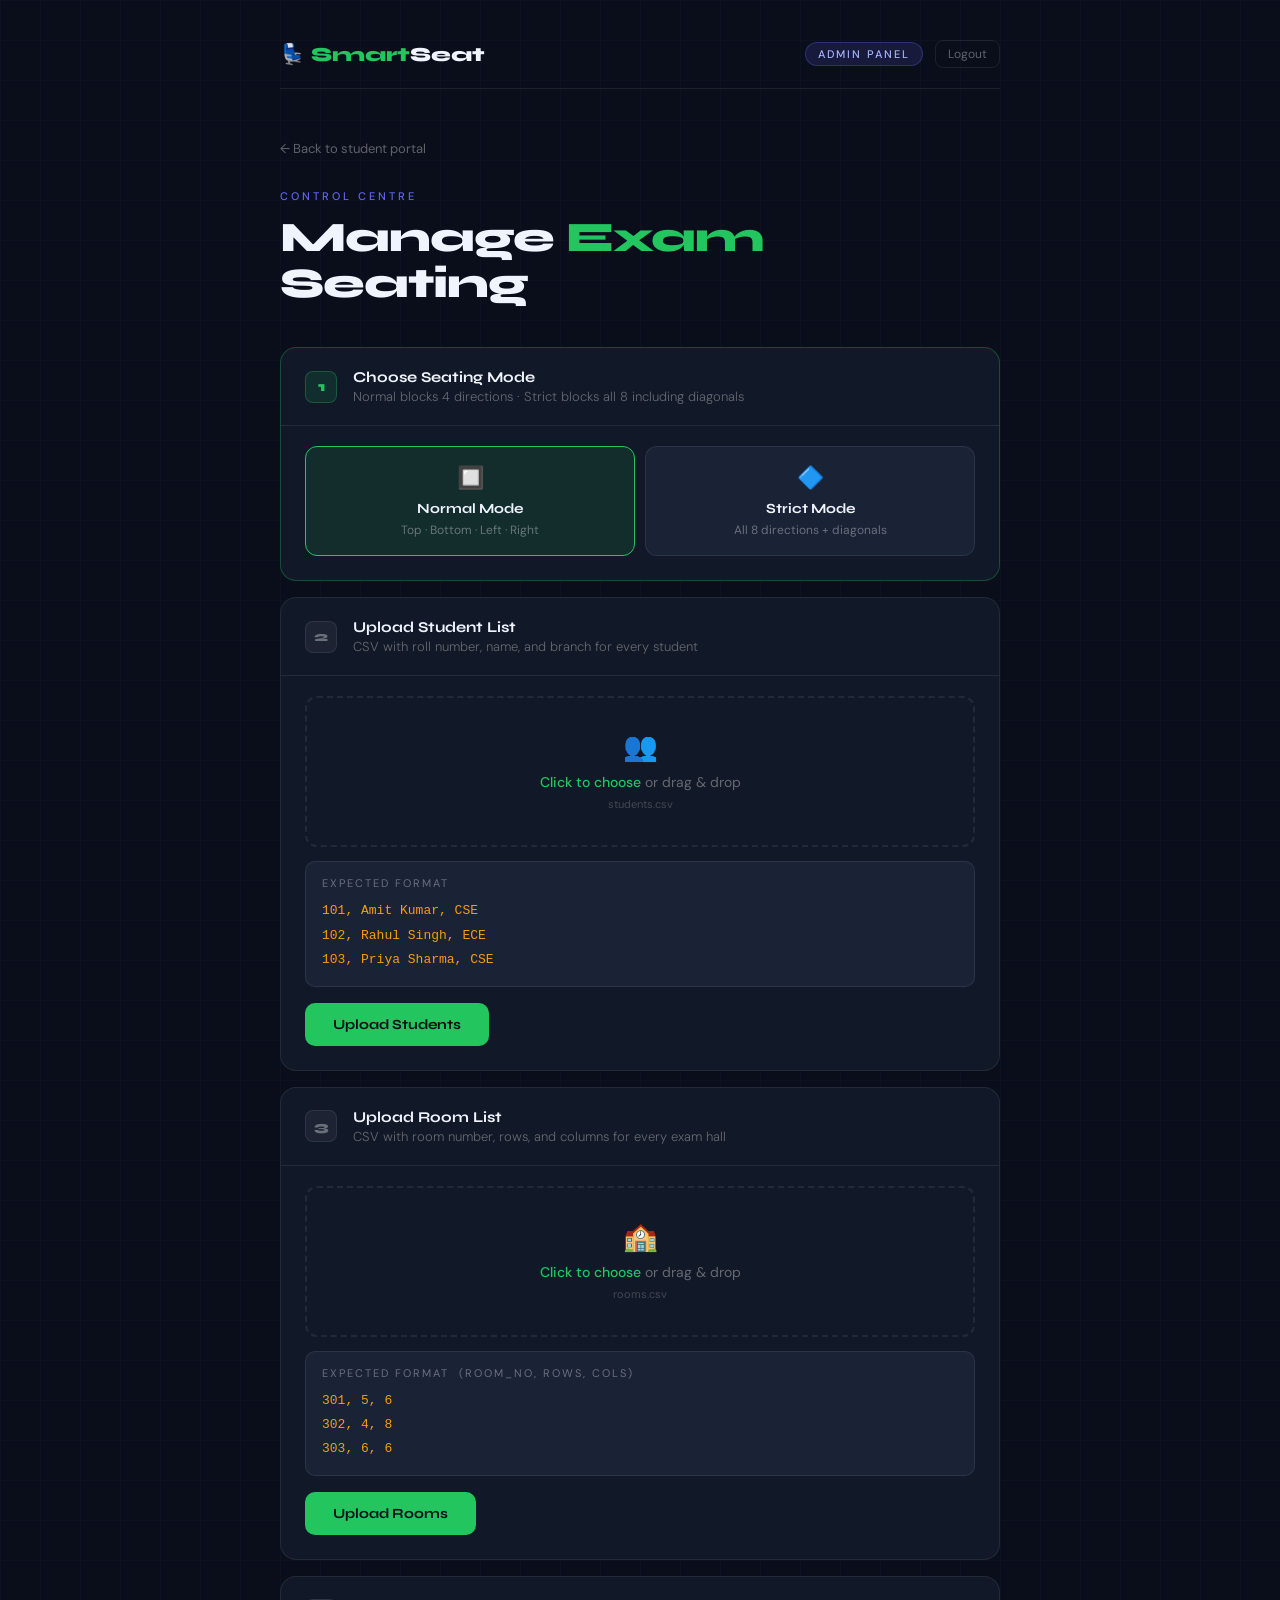
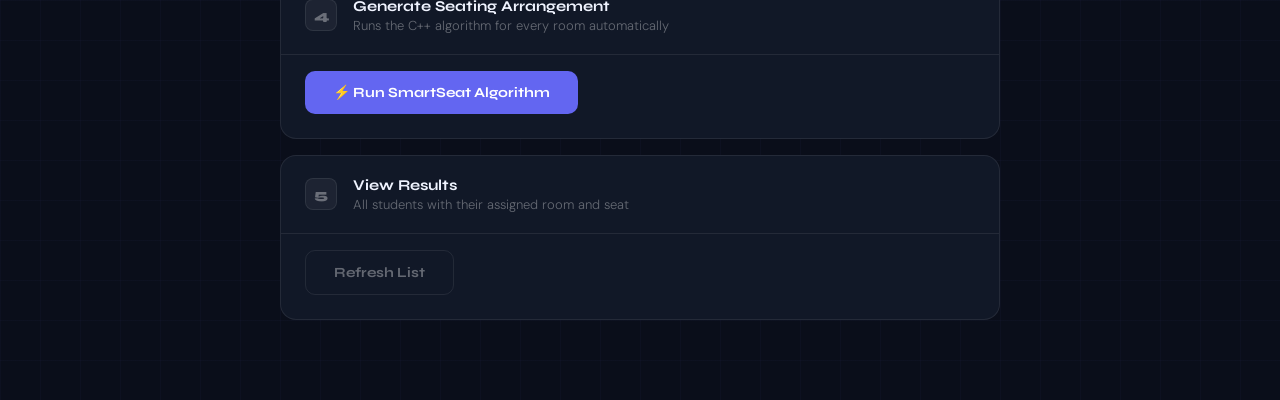
==== templates/admin.html @ 50983cf3 "Login / Authentication System Impliment" ====
<!DOCTYPE html>
<html lang="en">
<head>
    <meta charset="UTF-8">
    <meta name="viewport" content="width=device-width, initial-scale=1.0">
    <title>SmartSeat | Admin Panel</title>
    <link href="https://fonts.googleapis.com/css2?family=Syne:wght@400;700;800&family=DM+Sans:wght@300;400;500&display=swap" rel="stylesheet">
    <style>
        *, *::before, *::after { box-sizing: border-box; margin: 0; padding: 0; }
        :root {
            --bg:        #0a0e1a;
            --surface:   #111827;
            --surface2:  #1a2236;
            --border:    rgba(255,255,255,0.08);
            --green:     #22c55e;
            --green-dim: rgba(34,197,94,0.12);
            --red:       #ef4444;
            --red-dim:   rgba(239,68,68,0.10);
            --amber:     #f59e0b;
            --amber-dim: rgba(245,158,11,0.12);
            --accent:    #6366f1;
            --muted:     rgba(255,255,255,0.35);
            --text:      #f0f4ff;
        }
        body {
            background: var(--bg);
            color: var(--text);
            font-family: 'DM Sans', sans-serif;
            min-height: 100vh;
            padding: 40px 16px 80px;
            background-image:
                linear-gradient(rgba(99,102,241,0.03) 1px, transparent 1px),
                linear-gradient(90deg, rgba(99,102,241,0.03) 1px, transparent 1px);
            background-size: 40px 40px;
        }
        .page { max-width: 720px; margin: 0 auto; }

        header {
            display: flex; align-items: center; justify-content: space-between;
            padding-bottom: 20px; border-bottom: 1px solid var(--border);
            margin-bottom: 48px;
        }
        .logo { font-family: 'Syne', sans-serif; font-weight: 800; font-size: 20px; }
        .logo span { color: var(--green); }
        .admin-badge {
            background: rgba(99,102,241,0.15); border: 1px solid rgba(99,102,241,0.3);
            color: #a5b4fc; font-size: 11px; font-weight: 500;
            letter-spacing: 2px; text-transform: uppercase;
            padding: 4px 12px; border-radius: 20px;
        }
        .page-title { margin-bottom: 40px; }
        .eyebrow {
            font-size: 11px; letter-spacing: 3px; text-transform: uppercase;
            color: var(--accent); margin-bottom: 12px; font-weight: 500;
        }
        .page-title h1 {
            font-family: 'Syne', sans-serif;
            font-size: clamp(28px, 5vw, 42px);
            font-weight: 800; letter-spacing: -1px; line-height: 1.1;
        }
        .page-title h1 em { font-style: normal; color: var(--green); }
        .steps { display: flex; flex-direction: column; gap: 16px; }
        .step-card {
            background: var(--surface); border: 1px solid var(--border);
            border-radius: 16px; overflow: hidden; transition: border-color 0.2s;
        }
        .step-card.active  { border-color: rgba(34,197,94,0.3); }
        .step-card.success { border-color: rgba(34,197,94,0.5); }
        .step-card.error   { border-color: rgba(239,68,68,0.4); }
        .step-header {
            display: flex; align-items: center; gap: 16px; padding: 20px 24px;
        }
        .step-num {
            width: 32px; height: 32px; border-radius: 8px;
            background: rgba(255,255,255,0.05); border: 1px solid var(--border);
            display: flex; align-items: center; justify-content: center;
            font-family: 'Syne', sans-serif; font-weight: 800; font-size: 14px;
            color: var(--muted); flex-shrink: 0; transition: background 0.3s, color 0.3s;
        }
        .step-card.active  .step-num { background: var(--green-dim); color: var(--green); border-color: rgba(34,197,94,0.3); }
        .step-card.success .step-num { background: var(--green-dim); color: var(--green); border-color: rgba(34,197,94,0.4); }
        .step-card.error   .step-num { background: var(--red-dim);   color: var(--red);   border-color: rgba(239,68,68,0.3); }
        .step-info h3 { font-family: 'Syne', sans-serif; font-size: 15px; font-weight: 700; margin-bottom: 2px; }
        .step-info p  { font-size: 13px; color: var(--muted); font-weight: 300; }
        .step-body { padding: 0 24px 24px; border-top: 1px solid var(--border); }

        /* Mode cards */
        .mode-row { display: flex; gap: 10px; margin-top: 20px; }
        .mode-card {
            flex: 1; border: 1px solid var(--border); border-radius: 12px;
            padding: 16px; text-align: center; background: var(--surface2);
            cursor: pointer; transition: border-color 0.2s, background 0.2s;
        }
        .mode-card:hover     { border-color: rgba(99,102,241,0.4); }
        .mode-card.active-mode { border-color: var(--green); background: var(--green-dim); }

        /* Drop zone */
        .drop-zone {
            margin-top: 20px; border: 2px dashed var(--border);
            border-radius: 12px; padding: 30px 24px; text-align: center;
            cursor: pointer; transition: border-color 0.2s, background 0.2s; position: relative;
        }
        .drop-zone:hover, .drop-zone.dragover { border-color: rgba(34,197,94,0.4); background: var(--green-dim); }
        .drop-zone input[type="file"] { position: absolute; inset: 0; opacity: 0; cursor: pointer; width: 100%; height: 100%; }
        .drop-zone p   { font-size: 14px; color: var(--muted); margin-bottom: 4px; }
        .drop-zone strong { color: var(--green); font-weight: 500; }
        .drop-zone .file-hint { font-size: 11px; color: var(--muted); opacity: 0.6; margin-top: 6px; }
        .selected-file { margin-top: 10px; font-size: 13px; color: var(--green); display: none; }

        /* Format hint */
        .format-hint {
            margin-top: 14px; background: var(--surface2);
            border: 1px solid var(--border); border-radius: 10px; padding: 14px 16px;
        }
        .format-hint p    { font-size: 11px; letter-spacing: 2px; text-transform: uppercase; color: var(--muted); margin-bottom: 8px; }
        .format-hint code { font-family: 'Courier New', monospace; font-size: 13px; color: var(--amber); line-height: 1.8; }

        /* Buttons */
        .btn {
            display: inline-flex; align-items: center; gap: 8px;
            padding: 13px 28px; border-radius: 10px;
            font-family: 'Syne', sans-serif; font-weight: 700; font-size: 14px;
            cursor: pointer; border: none; transition: transform 0.15s, opacity 0.15s; margin-top: 16px;
        }
        .btn:hover   { opacity: 0.88; transform: scale(0.98); }
        .btn:active  { transform: scale(0.95); }
        .btn:disabled { opacity: 0.4; cursor: not-allowed; transform: none; }
        .btn-green  { background: var(--green);  color: #0a0e1a; }
        .btn-accent { background: var(--accent);  color: #fff; }
        .btn-ghost  { background: transparent; color: var(--muted); border: 1px solid var(--border); }

        /* Status */
        .status { display: none; margin-top: 14px; padding: 14px 16px; border-radius: 10px; font-size: 13px; line-height: 1.5; }
        .status.success { background: var(--green-dim); border: 1px solid rgba(34,197,94,0.25); color: #86efac; }
        .status.error   { background: var(--red-dim);   border: 1px solid rgba(239,68,68,0.25);  color: #fca5a5; }
        .status.loading { background: var(--amber-dim); border: 1px solid rgba(245,158,11,0.25); color: #fcd34d; }
        .spinner {
            display: inline-block; width: 14px; height: 14px;
            border: 2px solid rgba(255,255,255,0.2); border-top-color: currentColor;
            border-radius: 50%; animation: spin 0.7s linear infinite;
            vertical-align: middle; margin-right: 6px;
        }
        @keyframes spin { to { transform: rotate(360deg); } }

        /* Table */
        .table-wrap { margin-top: 20px; overflow-x: auto; border-radius: 10px; border: 1px solid var(--border); }
        table { width: 100%; border-collapse: collapse; font-size: 13px; }
        thead tr { background: var(--surface2); }
        th { padding: 10px 16px; text-align: left; font-size: 10px; letter-spacing: 2px; text-transform: uppercase; color: var(--muted); font-weight: 500; border-bottom: 1px solid var(--border); }
        td { padding: 10px 16px; border-bottom: 1px solid rgba(255,255,255,0.04); }
        tr:last-child td { border-bottom: none; }
        .pill { display: inline-block; padding: 2px 10px; border-radius: 20px; font-size: 12px; font-weight: 500; }
        .pill.assigned { background: var(--green-dim); color: var(--green); border: 1px solid rgba(34,197,94,0.2); }
        .pill.pending  { background: var(--amber-dim); color: var(--amber); border: 1px solid rgba(245,158,11,0.2); }
        .pill.room     { background: rgba(99,102,241,0.12); color: #a5b4fc; border: 1px solid rgba(99,102,241,0.2); }

        .back-link { display: inline-flex; align-items: center; gap: 6px; color: var(--muted); font-size: 13px; text-decoration: none; margin-bottom: 32px; transition: color 0.2s; }
        .back-link:hover { color: var(--text); }
    </style>
</head>
<body>
<div class="page">

    <header>
        <div class="logo">💺 <span>Smart</span>Seat</div>
        <div style="display:flex;align-items:center;gap:12px;"><div class="admin-badge">Admin Panel</div><a href="/logout" style="font-size:12px;color:var(--muted);text-decoration:none;border:1px solid var(--border);padding:5px 12px;border-radius:8px;">Logout</a></div>
    </header>

    <a class="back-link" href="/">← Back to student portal</a>

    <div class="page-title">
        <p class="eyebrow">Control Centre</p>
        <h1>Manage <em>Exam</em> Seating</h1>
    </div>

    <div class="steps">

        <!-- ══ STEP 1: Mode ══ -->
        <div class="step-card active" id="card1">
            <div class="step-header">
                <div class="step-num">1</div>
                <div class="step-info">
                    <h3>Choose Seating Mode</h3>
                    <p>Normal blocks 4 directions · Strict blocks all 8 including diagonals</p>
                </div>
            </div>
            <div class="step-body">
                <div class="mode-row">
                    <label style="flex:1;cursor:pointer;">
                        <input type="radio" name="mode" value="0" checked style="display:none" onchange="updateModeUI()">
                        <div class="mode-card active-mode" id="cardNormal">
                            <div style="font-size:22px;margin-bottom:8px;">🔲</div>
                            <div style="font-family:'Syne',sans-serif;font-weight:700;font-size:14px;margin-bottom:4px;">Normal Mode</div>
                            <div style="font-size:12px;color:var(--muted);line-height:1.5;">Top · Bottom · Left · Right</div>
                        </div>
                    </label>
                    <label style="flex:1;cursor:pointer;">
                        <input type="radio" name="mode" value="1" style="display:none" onchange="updateModeUI()">
                        <div class="mode-card" id="cardStrict">
                            <div style="font-size:22px;margin-bottom:8px;">🔷</div>
                            <div style="font-family:'Syne',sans-serif;font-weight:700;font-size:14px;margin-bottom:4px;">Strict Mode</div>
                            <div style="font-size:12px;color:var(--muted);line-height:1.5;">All 8 directions + diagonals</div>
                        </div>
                    </label>
                </div>
            </div>
        </div>

        <!-- ══ STEP 2: Upload Students CSV ══ -->
        <div class="step-card" id="card2">
            <div class="step-header">
                <div class="step-num">2</div>
                <div class="step-info">
                    <h3>Upload Student List</h3>
                    <p>CSV with roll number, name, and branch for every student</p>
                </div>
            </div>
            <div class="step-body">
                <div class="drop-zone" id="dropStudents">
                    <input type="file" id="studentFile" accept=".csv,.txt" onchange="fileSelected(this,'studentFileName')">
                    <div style="font-size:28px;margin-bottom:8px;">👥</div>
                    <p><strong>Click to choose</strong> or drag & drop</p>
                    <p class="file-hint">students.csv</p>
                </div>
                <p class="selected-file" id="studentFileName"></p>
                <div class="format-hint">
                    <p>Expected format</p>
                    <code>101, Amit Kumar, CSE<br>102, Rahul Singh, ECE<br>103, Priya Sharma, CSE</code>
                </div>
                <button class="btn btn-green" onclick="uploadStudents()" id="btnUploadStudents">Upload Students</button>
                <div class="status" id="statusStudents"></div>
            </div>
        </div>

        <!-- ══ STEP 3: Upload Rooms CSV (NEW) ══ -->
        <div class="step-card" id="card3">
            <div class="step-header">
                <div class="step-num">3</div>
                <div class="step-info">
                    <h3>Upload Room List</h3>
                    <p>CSV with room number, rows, and columns for every exam hall</p>
                </div>
            </div>
            <div class="step-body">
                <div class="drop-zone" id="dropRooms">
                    <input type="file" id="roomFile" accept=".csv,.txt" onchange="fileSelected(this,'roomFileName')">
                    <div style="font-size:28px;margin-bottom:8px;">🏫</div>
                    <p><strong>Click to choose</strong> or drag & drop</p>
                    <p class="file-hint">rooms.csv</p>
                </div>
                <p class="selected-file" id="roomFileName"></p>
                <div class="format-hint">
                    <p>Expected format &nbsp;(room_no, rows, cols)</p>
                    <code>301, 5, 6<br>302, 4, 8<br>303, 6, 6</code>
                </div>
                <button class="btn btn-green" onclick="uploadRooms()" id="btnUploadRooms">Upload Rooms</button>
                <div class="status" id="statusRooms"></div>
            </div>
        </div>

        <!-- ══ STEP 4: Run Solver ══ -->
        <div class="step-card" id="card4">
            <div class="step-header">
                <div class="step-num">4</div>
                <div class="step-info">
                    <h3>Generate Seating Arrangement</h3>
                    <p>Runs the C++ algorithm for every room automatically</p>
                </div>
            </div>
            <div class="step-body">
                <button class="btn btn-accent" onclick="runSolver()" id="btnSolver">⚡ Run SmartSeat Algorithm</button>
                <div class="status" id="statusSolver"></div>
            </div>
        </div>

        <!-- ══ STEP 5: View Results ══ -->
        <div class="step-card" id="card5">
            <div class="step-header">
                <div class="step-num">5</div>
                <div class="step-info">
                    <h3>View Results</h3>
                    <p>All students with their assigned room and seat</p>
                </div>
            </div>
            <div class="step-body">
                <button class="btn btn-ghost" onclick="loadStudents()" id="btnLoad">Refresh List</button>
                <div class="status" id="statusLoad"></div>
                <div class="table-wrap" id="tableWrap" style="display:none">
                    <table>
                        <thead>
                            <tr>
                                <th>Roll No</th>
                                <th>Name</th>
                                <th>Branch</th>
                                <th>Room</th>
                                <th>Seat</th>
                            </tr>
                        </thead>
                        <tbody id="studentTableBody"></tbody>
                    </table>
                </div>
            </div>
        </div>

    </div>
</div>

<script>
    // ── MODE TOGGLE ──
    function updateModeUI() {
        const val = document.querySelector('input[name="mode"]:checked').value;
        document.getElementById('cardNormal').classList.toggle('active-mode', val === '0');
        document.getElementById('cardStrict').classList.toggle('active-mode', val === '1');
    }

    // ── FILE SELECTED ──
    function fileSelected(input, labelId) {
        const name = input.files[0]?.name;
        const el   = document.getElementById(labelId);
        if (name) { el.textContent = '✓ ' + name; el.style.display = 'block'; }
    }

    // ── DRAG & DROP ──
    ['dropStudents','dropRooms'].forEach(id => {
        const zone = document.getElementById(id);
        zone.addEventListener('dragover',  e => { e.preventDefault(); zone.classList.add('dragover'); });
        zone.addEventListener('dragleave', () => zone.classList.remove('dragover'));
        zone.addEventListener('drop', e => {
            e.preventDefault(); zone.classList.remove('dragover');
            const input = zone.querySelector('input[type="file"]');
            if (e.dataTransfer.files[0]) {
                input.files = e.dataTransfer.files;
                input.dispatchEvent(new Event('change'));
            }
        });
    });

    // ── STATUS HELPER ──
    function showStatus(id, type, html) {
        const el = document.getElementById(id);
        el.className = 'status ' + type;
        el.innerHTML = html;
        el.style.display = 'block';
    }

    // ── STEP 2: UPLOAD STUDENTS → POST /upload_students ──
    async function uploadStudents() {
        const fileInput = document.getElementById('studentFile');
        const btn       = document.getElementById('btnUploadStudents');
        if (!fileInput.files[0]) { showStatus('statusStudents','error','✗ Please select a CSV file first.'); return; }

        btn.disabled = true; btn.textContent = 'Uploading...';
        showStatus('statusStudents','loading','<span class="spinner"></span> Uploading students...');

        const formData = new FormData();
        formData.append('file', fileInput.files[0]);

        try {
            const res  = await fetch('/upload_students', { method: 'POST', body: formData });
            const data = await res.json();
            if (!res.ok) {
                showStatus('statusStudents','error','✗ ' + data.error);
                document.getElementById('card2').className = 'step-card error';
            } else {
                const warns = data.errors?.length ? '<br><small>' + data.errors.join(', ') + '</small>' : '';
                showStatus('statusStudents','success','✓ ' + data.message + warns);
                document.getElementById('card2').className = 'step-card success';
                document.getElementById('card3').className = 'step-card active';
            }
        } catch(e) { showStatus('statusStudents','error','✗ Network error. Is Flask running?'); }
        finally { btn.disabled = false; btn.textContent = 'Upload Students'; }
    }

    // ── STEP 3: UPLOAD ROOMS → POST /upload_rooms ──
    async function uploadRooms() {
        const fileInput = document.getElementById('roomFile');
        const btn       = document.getElementById('btnUploadRooms');
        if (!fileInput.files[0]) { showStatus('statusRooms','error','✗ Please select a CSV file first.'); return; }

        btn.disabled = true; btn.textContent = 'Uploading...';
        showStatus('statusRooms','loading','<span class="spinner"></span> Uploading rooms...');

        const formData = new FormData();
        formData.append('file', fileInput.files[0]);

        try {
            const res  = await fetch('/upload_rooms', { method: 'POST', body: formData });
            const data = await res.json();
            if (!res.ok) {
                showStatus('statusRooms','error','✗ ' + data.error);
                document.getElementById('card3').className = 'step-card error';
            } else {
                const warns = data.errors?.length ? '<br><small>' + data.errors.join(', ') + '</small>' : '';
                showStatus('statusRooms','success','✓ ' + data.message + warns);
                document.getElementById('card3').className = 'step-card success';
                document.getElementById('card4').className = 'step-card active';
            }
        } catch(e) { showStatus('statusRooms','error','✗ Network error. Is Flask running?'); }
        finally { btn.disabled = false; btn.textContent = 'Upload Rooms'; }
    }

    // ── STEP 4: RUN SOLVER → POST /run ──
    async function runSolver() {
        const btn         = document.getElementById('btnSolver');
        const strict_mode = parseInt(document.querySelector('input[name="mode"]:checked').value);
        const modeLabel   = strict_mode === 1 ? 'Strict Mode' : 'Normal Mode';

        btn.disabled = true; btn.textContent = '⚡ Running...';
        showStatus('statusSolver','loading','<span class="spinner"></span> Running C++ solver across all rooms (' + modeLabel + ')...');

        try {
            const res  = await fetch('/run', {
                method: 'POST',
                headers: { 'Content-Type': 'application/json' },
                body: JSON.stringify({ strict_mode })
            });
            const data = await res.json();
            if (!res.ok) {
                showStatus('statusSolver','error','✗ ' + data.error);
                document.getElementById('card4').className = 'step-card error';
            } else {
                showStatus('statusSolver','success',
                    '✓ ' + data.message + ' &nbsp;|&nbsp; ' + modeLabel +
                    ' &nbsp;|&nbsp; ' + data.rooms_done + ' rooms processed');
                document.getElementById('card4').className = 'step-card success';
                document.getElementById('card5').className = 'step-card active';
                loadStudents();
            }
        } catch(e) { showStatus('statusSolver','error','✗ Network error. Is Flask running?'); }
        finally { btn.disabled = false; btn.textContent = '⚡ Run SmartSeat Algorithm'; }
    }

    // ── STEP 5: LOAD STUDENTS → GET /students ──
    async function loadStudents() {
        const btn = document.getElementById('btnLoad');
        btn.disabled = true;
        showStatus('statusLoad','loading','<span class="spinner"></span> Loading...');

        try {
            const res      = await fetch('/students');
            const students = await res.json();
            document.getElementById('statusLoad').style.display = 'none';

            if (!students.length) {
                showStatus('statusLoad','error','✗ No students in database yet.');
                return;
            }

            const tbody = document.getElementById('studentTableBody');
            tbody.innerHTML = students.map(s => {
                const hasRoom = s.room_no && s.room_no !== '';
                const hasSeat = s.seat_row !== -1;
                const roomCell = hasRoom
                    ? `<span class="pill room">Room ${s.room_no}</span>`
                    : '<span style="color:var(--muted)">—</span>';
                const seatCell = hasSeat
                    ? `<span class="pill assigned">Row ${s.seat_row+1}, Seat ${s.seat_col+1}</span>`
                    : `<span class="pill pending">Pending</span>`;
                return `<tr>
                    <td>${s.roll_no}</td>
                    <td>${s.name}</td>
                    <td>${s.branch}</td>
                    <td>${roomCell}</td>
                    <td>${seatCell}</td>
                </tr>`;
            }).join('');

            document.getElementById('tableWrap').style.display = 'block';
        } catch(e) { showStatus('statusLoad','error','✗ Could not load students.'); }
        finally { btn.disabled = false; btn.textContent = 'Refresh List'; }
    }
</script>
</body>
</html>
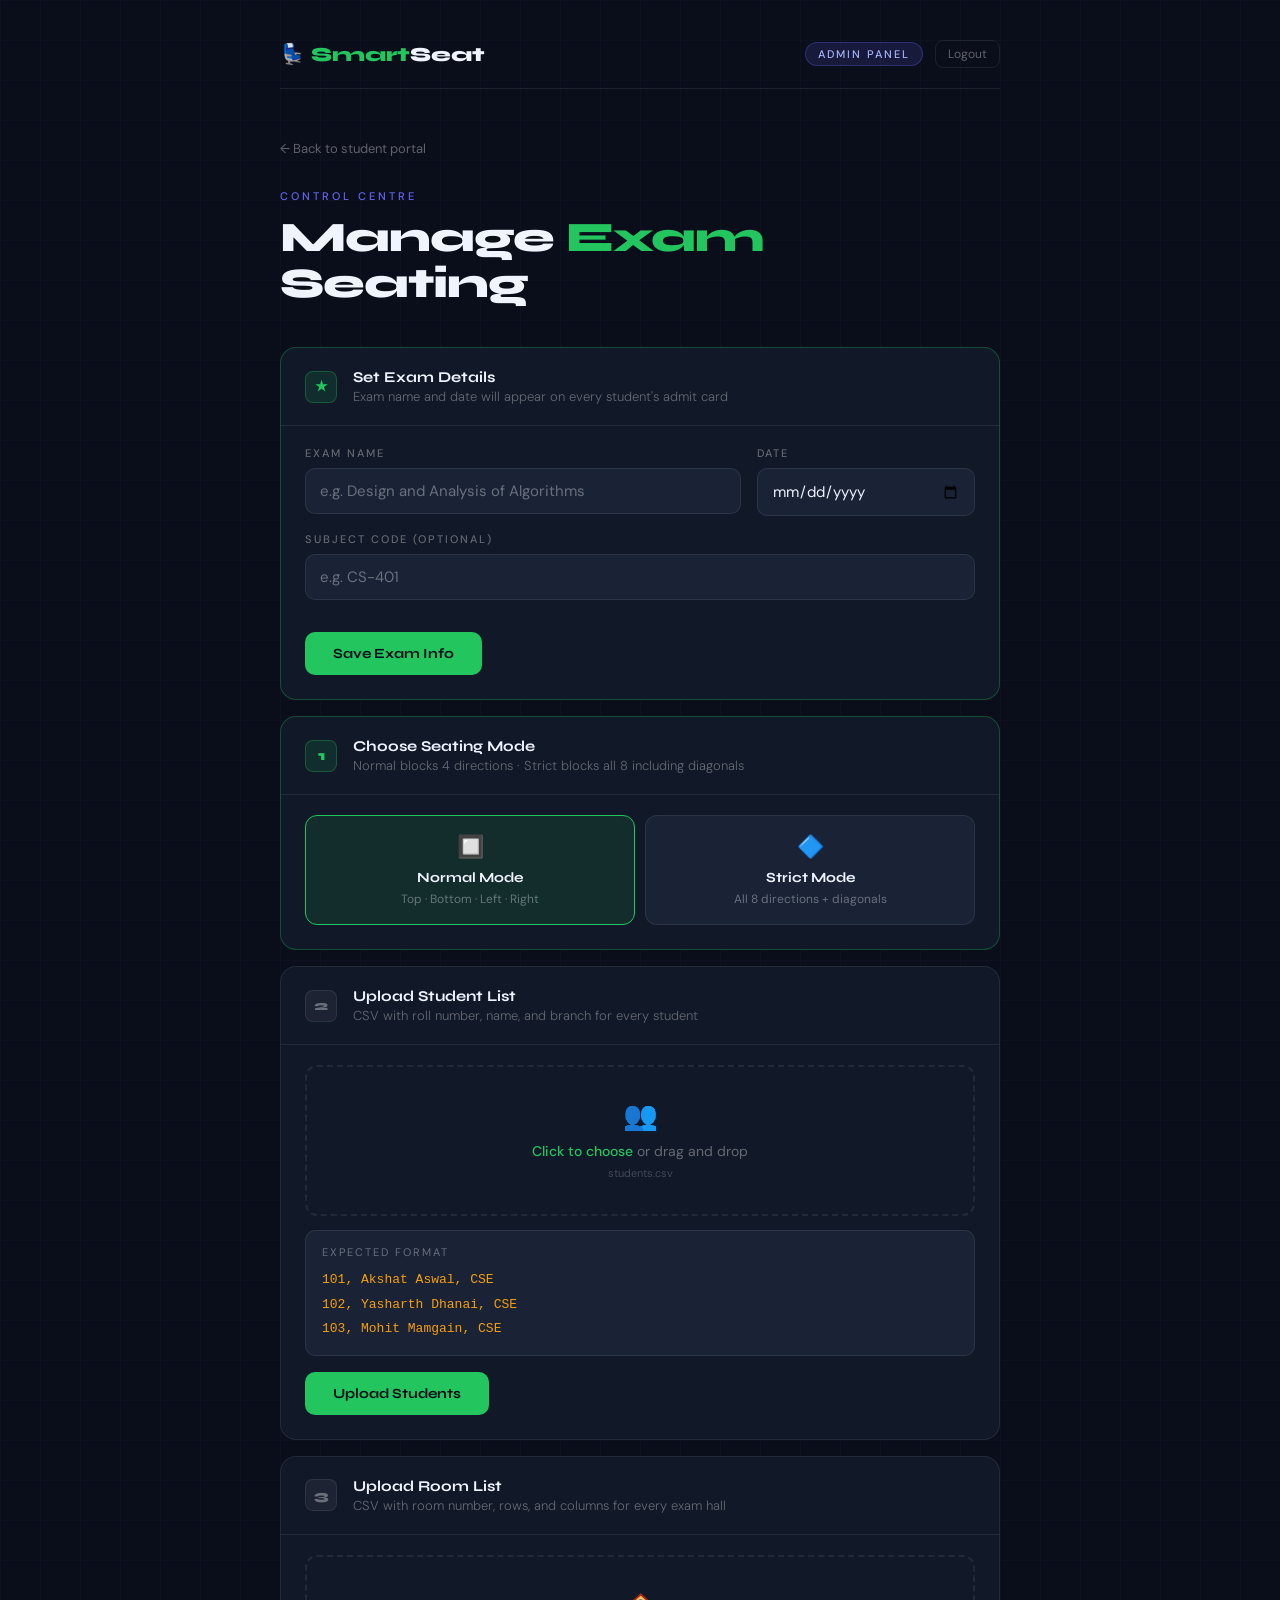
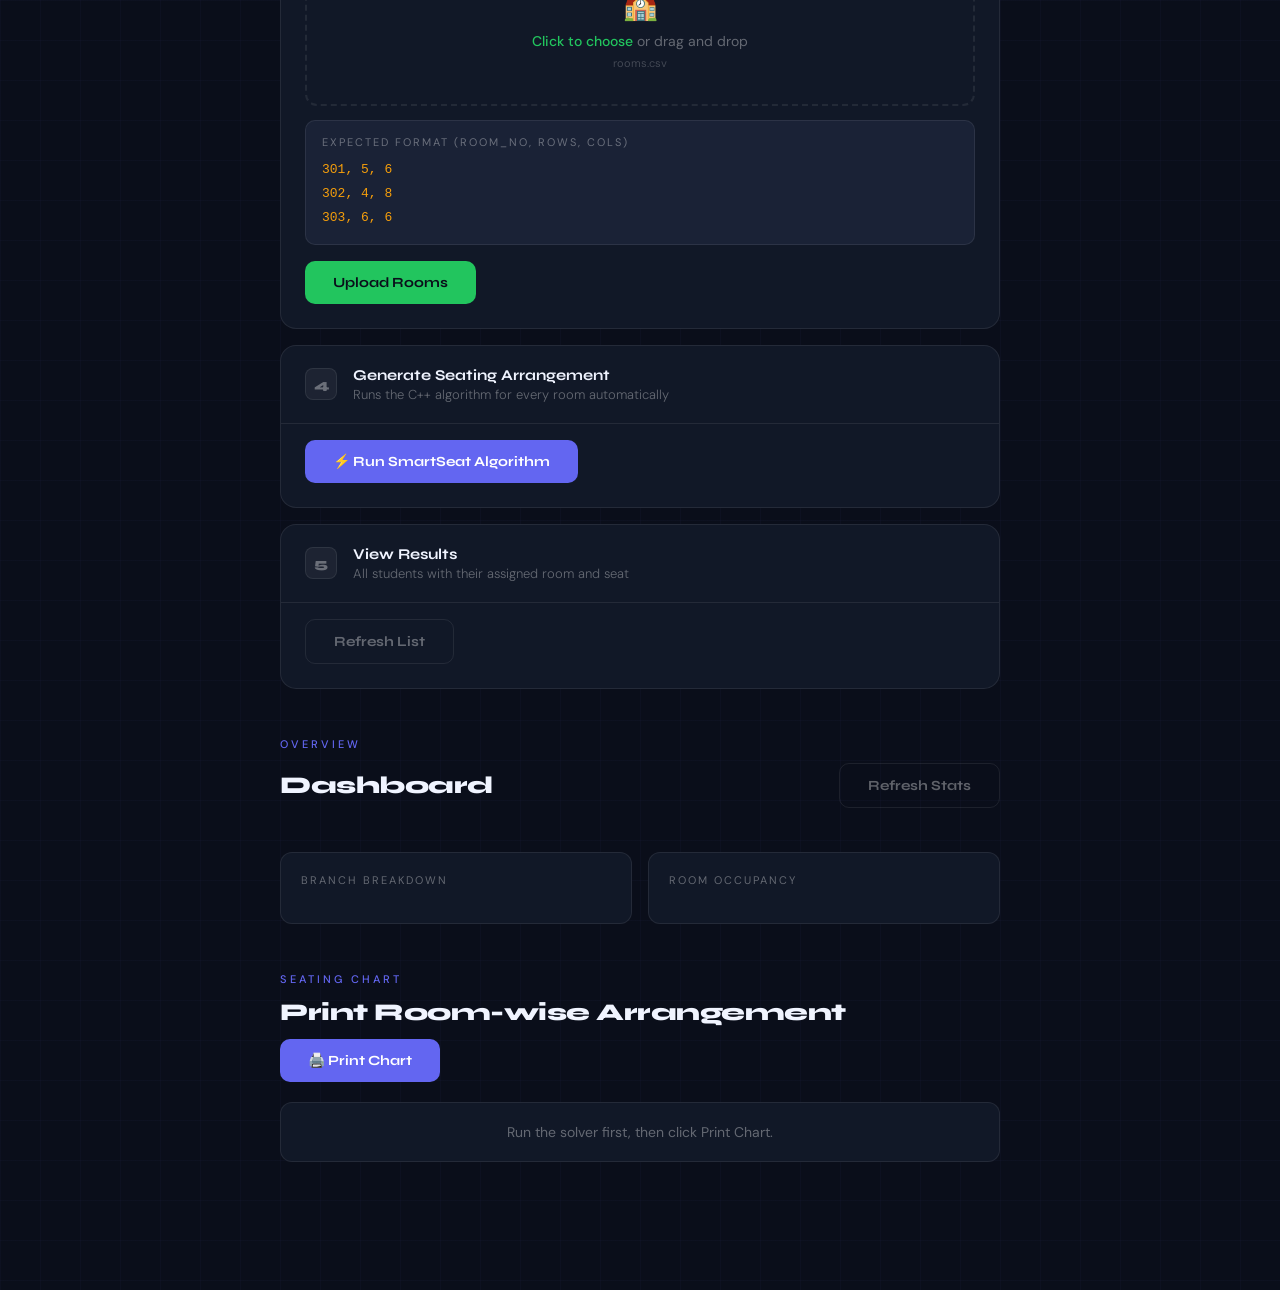
==== commit 89b3a72e: "New Features added" ====
--- a/templates/admin.html
+++ b/templates/admin.html
@@ -8,154 +8,101 @@
     <style>
         *, *::before, *::after { box-sizing: border-box; margin: 0; padding: 0; }
         :root {
-            --bg:        #0a0e1a;
-            --surface:   #111827;
-            --surface2:  #1a2236;
-            --border:    rgba(255,255,255,0.08);
-            --green:     #22c55e;
-            --green-dim: rgba(34,197,94,0.12);
-            --red:       #ef4444;
-            --red-dim:   rgba(239,68,68,0.10);
-            --amber:     #f59e0b;
-            --amber-dim: rgba(245,158,11,0.12);
-            --accent:    #6366f1;
-            --muted:     rgba(255,255,255,0.35);
-            --text:      #f0f4ff;
+            --bg:#0a0e1a; --surface:#111827; --surface2:#1a2236;
+            --border:rgba(255,255,255,0.08); --green:#22c55e; --green-dim:rgba(34,197,94,0.12);
+            --red:#ef4444; --red-dim:rgba(239,68,68,0.10); --amber:#f59e0b;
+            --amber-dim:rgba(245,158,11,0.12); --accent:#6366f1; --muted:rgba(255,255,255,0.35); --text:#f0f4ff;
         }
-        body {
-            background: var(--bg);
-            color: var(--text);
-            font-family: 'DM Sans', sans-serif;
-            min-height: 100vh;
-            padding: 40px 16px 80px;
-            background-image:
-                linear-gradient(rgba(99,102,241,0.03) 1px, transparent 1px),
-                linear-gradient(90deg, rgba(99,102,241,0.03) 1px, transparent 1px);
-            background-size: 40px 40px;
+        body { background:var(--bg); color:var(--text); font-family:'DM Sans',sans-serif; min-height:100vh; padding:40px 16px 80px;
+            background-image: linear-gradient(rgba(99,102,241,0.03) 1px,transparent 1px), linear-gradient(90deg,rgba(99,102,241,0.03) 1px,transparent 1px);
+            background-size:40px 40px; }
+        .page { max-width:720px; margin:0 auto; }
+        header { display:flex; align-items:center; justify-content:space-between; padding-bottom:20px; border-bottom:1px solid var(--border); margin-bottom:48px; }
+        .logo { font-family:'Syne',sans-serif; font-weight:800; font-size:20px; }
+        .logo span { color:var(--green); }
+        .admin-badge { background:rgba(99,102,241,0.15); border:1px solid rgba(99,102,241,0.3); color:#a5b4fc; font-size:11px; font-weight:500; letter-spacing:2px; text-transform:uppercase; padding:4px 12px; border-radius:20px; }
+        .page-title { margin-bottom:40px; }
+        .eyebrow { font-size:11px; letter-spacing:3px; text-transform:uppercase; color:var(--accent); margin-bottom:12px; font-weight:500; }
+        .page-title h1 { font-family:'Syne',sans-serif; font-size:clamp(28px,5vw,42px); font-weight:800; letter-spacing:-1px; line-height:1.1; }
+        .page-title h1 em { font-style:normal; color:var(--green); }
+        .steps { display:flex; flex-direction:column; gap:16px; }
+        .step-card { background:var(--surface); border:1px solid var(--border); border-radius:16px; overflow:hidden; transition:border-color 0.2s; }
+        .step-card.active  { border-color:rgba(34,197,94,0.3); }
+        .step-card.success { border-color:rgba(34,197,94,0.5); }
+        .step-card.error   { border-color:rgba(239,68,68,0.4); }
+        .step-header { display:flex; align-items:center; gap:16px; padding:20px 24px; }
+        .step-num { width:32px; height:32px; border-radius:8px; background:rgba(255,255,255,0.05); border:1px solid var(--border); display:flex; align-items:center; justify-content:center; font-family:'Syne',sans-serif; font-weight:800; font-size:14px; color:var(--muted); flex-shrink:0; transition:background 0.3s,color 0.3s; }
+        .step-card.active  .step-num { background:var(--green-dim); color:var(--green); border-color:rgba(34,197,94,0.3); }
+        .step-card.success .step-num { background:var(--green-dim); color:var(--green); border-color:rgba(34,197,94,0.4); }
+        .step-card.error   .step-num { background:var(--red-dim); color:var(--red); border-color:rgba(239,68,68,0.3); }
+        .step-info h3 { font-family:'Syne',sans-serif; font-size:15px; font-weight:700; margin-bottom:2px; }
+        .step-info p  { font-size:13px; color:var(--muted); font-weight:300; }
+        .step-body { padding:0 24px 24px; border-top:1px solid var(--border); }
+        .mode-row { display:flex; gap:10px; margin-top:20px; }
+        .mode-card { flex:1; border:1px solid var(--border); border-radius:12px; padding:16px; text-align:center; background:var(--surface2); cursor:pointer; transition:border-color 0.2s,background 0.2s; }
+        .mode-card:hover { border-color:rgba(99,102,241,0.4); }
+        .mode-card.active-mode { border-color:var(--green); background:var(--green-dim); }
+        .field { margin-bottom:16px; }
+        .field label { display:block; font-size:11px; letter-spacing:2px; text-transform:uppercase; color:var(--muted); margin-bottom:8px; font-weight:500; }
+        .field input[type="text"], .field input[type="date"], .field input[type="number"] { width:100%; background:var(--surface2); border:1px solid var(--border); border-radius:10px; padding:12px 14px; color:var(--text); font-family:'DM Sans',sans-serif; font-size:15px; outline:none; transition:border-color 0.2s; }
+        .field input:focus { border-color:rgba(99,102,241,0.5); }
+        .field input::placeholder { color:var(--muted); }
+        .room-config { display:flex; gap:16px; margin-top:20px; flex-wrap:wrap; }
+        .drop-zone { margin-top:20px; border:2px dashed var(--border); border-radius:12px; padding:30px 24px; text-align:center; cursor:pointer; transition:border-color 0.2s,background 0.2s; position:relative; }
+        .drop-zone:hover,.drop-zone.dragover { border-color:rgba(34,197,94,0.4); background:var(--green-dim); }
+        .drop-zone input[type="file"] { position:absolute; inset:0; opacity:0; cursor:pointer; width:100%; height:100%; }
+        .drop-zone p { font-size:14px; color:var(--muted); margin-bottom:4px; }
+        .drop-zone strong { color:var(--green); font-weight:500; }
+        .drop-zone .file-hint { font-size:11px; color:var(--muted); opacity:0.6; margin-top:6px; }
+        .selected-file { margin-top:10px; font-size:13px; color:var(--green); display:none; }
+        .format-hint { margin-top:14px; background:var(--surface2); border:1px solid var(--border); border-radius:10px; padding:14px 16px; }
+        .format-hint p { font-size:11px; letter-spacing:2px; text-transform:uppercase; color:var(--muted); margin-bottom:8px; }
+        .format-hint code { font-family:'Courier New',monospace; font-size:13px; color:var(--amber); line-height:1.8; }
+        .btn { display:inline-flex; align-items:center; gap:8px; padding:13px 28px; border-radius:10px; font-family:'Syne',sans-serif; font-weight:700; font-size:14px; cursor:pointer; border:none; transition:transform 0.15s,opacity 0.15s; margin-top:16px; }
+        .btn:hover { opacity:0.88; transform:scale(0.98); }
+        .btn:active { transform:scale(0.95); }
+        .btn:disabled { opacity:0.4; cursor:not-allowed; transform:none; }
+        .btn-green  { background:var(--green); color:#0a0e1a; }
+        .btn-accent { background:var(--accent); color:#fff; }
+        .btn-ghost  { background:transparent; color:var(--muted); border:1px solid var(--border); }
+        .status { display:none; margin-top:14px; padding:14px 16px; border-radius:10px; font-size:13px; line-height:1.5; }
+        .status.success { background:var(--green-dim); border:1px solid rgba(34,197,94,0.25); color:#86efac; }
+        .status.error   { background:var(--red-dim); border:1px solid rgba(239,68,68,0.25); color:#fca5a5; }
+        .status.loading { background:var(--amber-dim); border:1px solid rgba(245,158,11,0.25); color:#fcd34d; }
+        .spinner { display:inline-block; width:14px; height:14px; border:2px solid rgba(255,255,255,0.2); border-top-color:currentColor; border-radius:50%; animation:spin 0.7s linear infinite; vertical-align:middle; margin-right:6px; }
+        @keyframes spin { to { transform:rotate(360deg); } }
+        .table-wrap { margin-top:20px; overflow-x:auto; border-radius:10px; border:1px solid var(--border); }
+        table { width:100%; border-collapse:collapse; font-size:13px; }
+        thead tr { background:var(--surface2); }
+        th { padding:10px 16px; text-align:left; font-size:10px; letter-spacing:2px; text-transform:uppercase; color:var(--muted); font-weight:500; border-bottom:1px solid var(--border); }
+        td { padding:10px 16px; border-bottom:1px solid rgba(255,255,255,0.04); }
+        tr:last-child td { border-bottom:none; }
+        .pill { display:inline-block; padding:2px 10px; border-radius:20px; font-size:12px; font-weight:500; }
+        .pill.assigned { background:var(--green-dim); color:var(--green); border:1px solid rgba(34,197,94,0.2); }
+        .pill.pending  { background:var(--amber-dim); color:var(--amber); border:1px solid rgba(245,158,11,0.2); }
+        .pill.room     { background:rgba(99,102,241,0.12); color:#a5b4fc; border:1px solid rgba(99,102,241,0.2); }
+        .back-link { display:inline-flex; align-items:center; gap:6px; color:var(--muted); font-size:13px; text-decoration:none; margin-bottom:32px; transition:color 0.2s; }
+        .back-link:hover { color:var(--text); }
+        .section-title { font-family:'Syne',sans-serif; font-size:24px; font-weight:800; letter-spacing:-0.5px; margin-bottom:20px; }
+        .stat-card { background:var(--surface); border:1px solid var(--border); border-radius:12px; padding:20px; }
+        .stat-val { font-family:'Syne',sans-serif; font-size:32px; font-weight:800; letter-spacing:-1px; margin-bottom:4px; }
+        .stat-lbl { font-size:12px; color:var(--muted); text-transform:uppercase; letter-spacing:1px; }
+        .bar-row { display:flex; align-items:center; gap:10px; margin-bottom:10px; font-size:13px; }
+        .bar-bg { flex:1; background:rgba(255,255,255,0.05); border-radius:4px; height:8px; overflow:hidden; }
+        .bar-fill { height:100%; border-radius:4px; transition:width 0.6s ease; }
+
+        /* Print styles */
+        @media print {
+            body { background:white !important; color:black !important; padding:0; background-image:none !important; }
+            .no-print { display:none !important; }
+            .print-area { display:block !important; }
+            .print-room { page-break-after:always; padding:20px; }
+            .print-room h2 { font-size:18px; margin-bottom:12px; }
+            .print-table { width:100%; border-collapse:collapse; font-size:12px; }
+            .print-table th, .print-table td { border:1px solid #ccc; padding:6px 10px; text-align:left; }
+            .print-table th { background:#f0f0f0; }
         }
-        .page { max-width: 720px; margin: 0 auto; }
-
-        header {
-            display: flex; align-items: center; justify-content: space-between;
-            padding-bottom: 20px; border-bottom: 1px solid var(--border);
-            margin-bottom: 48px;
-        }
-        .logo { font-family: 'Syne', sans-serif; font-weight: 800; font-size: 20px; }
-        .logo span { color: var(--green); }
-        .admin-badge {
-            background: rgba(99,102,241,0.15); border: 1px solid rgba(99,102,241,0.3);
-            color: #a5b4fc; font-size: 11px; font-weight: 500;
-            letter-spacing: 2px; text-transform: uppercase;
-            padding: 4px 12px; border-radius: 20px;
-        }
-        .page-title { margin-bottom: 40px; }
-        .eyebrow {
-            font-size: 11px; letter-spacing: 3px; text-transform: uppercase;
-            color: var(--accent); margin-bottom: 12px; font-weight: 500;
-        }
-        .page-title h1 {
-            font-family: 'Syne', sans-serif;
-            font-size: clamp(28px, 5vw, 42px);
-            font-weight: 800; letter-spacing: -1px; line-height: 1.1;
-        }
-        .page-title h1 em { font-style: normal; color: var(--green); }
-        .steps { display: flex; flex-direction: column; gap: 16px; }
-        .step-card {
-            background: var(--surface); border: 1px solid var(--border);
-            border-radius: 16px; overflow: hidden; transition: border-color 0.2s;
-        }
-        .step-card.active  { border-color: rgba(34,197,94,0.3); }
-        .step-card.success { border-color: rgba(34,197,94,0.5); }
-        .step-card.error   { border-color: rgba(239,68,68,0.4); }
-        .step-header {
-            display: flex; align-items: center; gap: 16px; padding: 20px 24px;
-        }
-        .step-num {
-            width: 32px; height: 32px; border-radius: 8px;
-            background: rgba(255,255,255,0.05); border: 1px solid var(--border);
-            display: flex; align-items: center; justify-content: center;
-            font-family: 'Syne', sans-serif; font-weight: 800; font-size: 14px;
-            color: var(--muted); flex-shrink: 0; transition: background 0.3s, color 0.3s;
-        }
-        .step-card.active  .step-num { background: var(--green-dim); color: var(--green); border-color: rgba(34,197,94,0.3); }
-        .step-card.success .step-num { background: var(--green-dim); color: var(--green); border-color: rgba(34,197,94,0.4); }
-        .step-card.error   .step-num { background: var(--red-dim);   color: var(--red);   border-color: rgba(239,68,68,0.3); }
-        .step-info h3 { font-family: 'Syne', sans-serif; font-size: 15px; font-weight: 700; margin-bottom: 2px; }
-        .step-info p  { font-size: 13px; color: var(--muted); font-weight: 300; }
-        .step-body { padding: 0 24px 24px; border-top: 1px solid var(--border); }
-
-        /* Mode cards */
-        .mode-row { display: flex; gap: 10px; margin-top: 20px; }
-        .mode-card {
-            flex: 1; border: 1px solid var(--border); border-radius: 12px;
-            padding: 16px; text-align: center; background: var(--surface2);
-            cursor: pointer; transition: border-color 0.2s, background 0.2s;
-        }
-        .mode-card:hover     { border-color: rgba(99,102,241,0.4); }
-        .mode-card.active-mode { border-color: var(--green); background: var(--green-dim); }
-
-        /* Drop zone */
-        .drop-zone {
-            margin-top: 20px; border: 2px dashed var(--border);
-            border-radius: 12px; padding: 30px 24px; text-align: center;
-            cursor: pointer; transition: border-color 0.2s, background 0.2s; position: relative;
-        }
-        .drop-zone:hover, .drop-zone.dragover { border-color: rgba(34,197,94,0.4); background: var(--green-dim); }
-        .drop-zone input[type="file"] { position: absolute; inset: 0; opacity: 0; cursor: pointer; width: 100%; height: 100%; }
-        .drop-zone p   { font-size: 14px; color: var(--muted); margin-bottom: 4px; }
-        .drop-zone strong { color: var(--green); font-weight: 500; }
-        .drop-zone .file-hint { font-size: 11px; color: var(--muted); opacity: 0.6; margin-top: 6px; }
-        .selected-file { margin-top: 10px; font-size: 13px; color: var(--green); display: none; }
-
-        /* Format hint */
-        .format-hint {
-            margin-top: 14px; background: var(--surface2);
-            border: 1px solid var(--border); border-radius: 10px; padding: 14px 16px;
-        }
-        .format-hint p    { font-size: 11px; letter-spacing: 2px; text-transform: uppercase; color: var(--muted); margin-bottom: 8px; }
-        .format-hint code { font-family: 'Courier New', monospace; font-size: 13px; color: var(--amber); line-height: 1.8; }
-
-        /* Buttons */
-        .btn {
-            display: inline-flex; align-items: center; gap: 8px;
-            padding: 13px 28px; border-radius: 10px;
-            font-family: 'Syne', sans-serif; font-weight: 700; font-size: 14px;
-            cursor: pointer; border: none; transition: transform 0.15s, opacity 0.15s; margin-top: 16px;
-        }
-        .btn:hover   { opacity: 0.88; transform: scale(0.98); }
-        .btn:active  { transform: scale(0.95); }
-        .btn:disabled { opacity: 0.4; cursor: not-allowed; transform: none; }
-        .btn-green  { background: var(--green);  color: #0a0e1a; }
-        .btn-accent { background: var(--accent);  color: #fff; }
-        .btn-ghost  { background: transparent; color: var(--muted); border: 1px solid var(--border); }
-
-        /* Status */
-        .status { display: none; margin-top: 14px; padding: 14px 16px; border-radius: 10px; font-size: 13px; line-height: 1.5; }
-        .status.success { background: var(--green-dim); border: 1px solid rgba(34,197,94,0.25); color: #86efac; }
-        .status.error   { background: var(--red-dim);   border: 1px solid rgba(239,68,68,0.25);  color: #fca5a5; }
-        .status.loading { background: var(--amber-dim); border: 1px solid rgba(245,158,11,0.25); color: #fcd34d; }
-        .spinner {
-            display: inline-block; width: 14px; height: 14px;
-            border: 2px solid rgba(255,255,255,0.2); border-top-color: currentColor;
-            border-radius: 50%; animation: spin 0.7s linear infinite;
-            vertical-align: middle; margin-right: 6px;
-        }
-        @keyframes spin { to { transform: rotate(360deg); } }
-
-        /* Table */
-        .table-wrap { margin-top: 20px; overflow-x: auto; border-radius: 10px; border: 1px solid var(--border); }
-        table { width: 100%; border-collapse: collapse; font-size: 13px; }
-        thead tr { background: var(--surface2); }
-        th { padding: 10px 16px; text-align: left; font-size: 10px; letter-spacing: 2px; text-transform: uppercase; color: var(--muted); font-weight: 500; border-bottom: 1px solid var(--border); }
-        td { padding: 10px 16px; border-bottom: 1px solid rgba(255,255,255,0.04); }
-        tr:last-child td { border-bottom: none; }
-        .pill { display: inline-block; padding: 2px 10px; border-radius: 20px; font-size: 12px; font-weight: 500; }
-        .pill.assigned { background: var(--green-dim); color: var(--green); border: 1px solid rgba(34,197,94,0.2); }
-        .pill.pending  { background: var(--amber-dim); color: var(--amber); border: 1px solid rgba(245,158,11,0.2); }
-        .pill.room     { background: rgba(99,102,241,0.12); color: #a5b4fc; border: 1px solid rgba(99,102,241,0.2); }
-
-        .back-link { display: inline-flex; align-items: center; gap: 6px; color: var(--muted); font-size: 13px; text-decoration: none; margin-bottom: 32px; transition: color 0.2s; }
-        .back-link:hover { color: var(--text); }
+        .print-area { display:none; }
     </style>
 </head>
 <body>
@@ -163,17 +110,49 @@
 
     <header>
         <div class="logo">💺 <span>Smart</span>Seat</div>
-        <div style="display:flex;align-items:center;gap:12px;"><div class="admin-badge">Admin Panel</div><a href="/logout" style="font-size:12px;color:var(--muted);text-decoration:none;border:1px solid var(--border);padding:5px 12px;border-radius:8px;">Logout</a></div>
+        <div style="display:flex;align-items:center;gap:12px;">
+            <div class="admin-badge">Admin Panel</div>
+            <a href="/logout" style="font-size:12px;color:var(--muted);text-decoration:none;border:1px solid var(--border);padding:5px 12px;border-radius:8px;">Logout</a>
+        </div>
     </header>
 
-    <a class="back-link" href="/">← Back to student portal</a>
-
-    <div class="page-title">
+    <a class="back-link no-print" href="/">← Back to student portal</a>
+
+    <div class="page-title no-print">
         <p class="eyebrow">Control Centre</p>
         <h1>Manage <em>Exam</em> Seating</h1>
     </div>
 
-    <div class="steps">
+    <div class="steps no-print">
+
+        <!-- ══ EXAM INFO ══ -->
+        <div class="step-card active" id="cardExam">
+            <div class="step-header">
+                <div class="step-num" style="background:var(--green-dim);color:var(--green);border-color:rgba(34,197,94,0.3);">★</div>
+                <div class="step-info">
+                    <h3>Set Exam Details</h3>
+                    <p>Exam name and date will appear on every student's admit card</p>
+                </div>
+            </div>
+            <div class="step-body">
+                <div class="room-config">
+                    <div class="field" style="flex:2">
+                        <label>Exam Name</label>
+                        <input type="text" id="examName" placeholder="e.g. Design and Analysis of Algorithms">
+                    </div>
+                    <div class="field" style="flex:1">
+                        <label>Date</label>
+                        <input type="date" id="examDate">
+                    </div>
+                </div>
+                <div class="field">
+                    <label>Subject Code (optional)</label>
+                    <input type="text" id="examSubject" placeholder="e.g. CS-401">
+                </div>
+                <button class="btn btn-green" onclick="saveExamInfo()" id="btnExam">Save Exam Info</button>
+                <div class="status" id="statusExam"></div>
+            </div>
+        </div>
 
         <!-- ══ STEP 1: Mode ══ -->
         <div class="step-card active" id="card1">
@@ -206,7 +185,7 @@
             </div>
         </div>
 
-        <!-- ══ STEP 2: Upload Students CSV ══ -->
+        <!-- ══ STEP 2: Upload Students ══ -->
         <div class="step-card" id="card2">
             <div class="step-header">
                 <div class="step-num">2</div>
@@ -219,20 +198,20 @@
                 <div class="drop-zone" id="dropStudents">
                     <input type="file" id="studentFile" accept=".csv,.txt" onchange="fileSelected(this,'studentFileName')">
                     <div style="font-size:28px;margin-bottom:8px;">👥</div>
-                    <p><strong>Click to choose</strong> or drag & drop</p>
+                    <p><strong>Click to choose</strong> or drag and drop</p>
                     <p class="file-hint">students.csv</p>
                 </div>
                 <p class="selected-file" id="studentFileName"></p>
                 <div class="format-hint">
                     <p>Expected format</p>
-                    <code>101, Amit Kumar, CSE<br>102, Rahul Singh, ECE<br>103, Priya Sharma, CSE</code>
+                    <code>101, Akshat Aswal, CSE<br>102, Yasharth Dhanai, CSE<br>103, Mohit Mamgain, CSE</code>
                 </div>
                 <button class="btn btn-green" onclick="uploadStudents()" id="btnUploadStudents">Upload Students</button>
                 <div class="status" id="statusStudents"></div>
             </div>
         </div>
 
-        <!-- ══ STEP 3: Upload Rooms CSV (NEW) ══ -->
+        <!-- ══ STEP 3: Upload Rooms ══ -->
         <div class="step-card" id="card3">
             <div class="step-header">
                 <div class="step-num">3</div>
@@ -245,12 +224,12 @@
                 <div class="drop-zone" id="dropRooms">
                     <input type="file" id="roomFile" accept=".csv,.txt" onchange="fileSelected(this,'roomFileName')">
                     <div style="font-size:28px;margin-bottom:8px;">🏫</div>
-                    <p><strong>Click to choose</strong> or drag & drop</p>
+                    <p><strong>Click to choose</strong> or drag and drop</p>
                     <p class="file-hint">rooms.csv</p>
                 </div>
                 <p class="selected-file" id="roomFileName"></p>
                 <div class="format-hint">
-                    <p>Expected format &nbsp;(room_no, rows, cols)</p>
+                    <p>Expected format (room_no, rows, cols)</p>
                     <code>301, 5, 6<br>302, 4, 8<br>303, 6, 6</code>
                 </div>
                 <button class="btn btn-green" onclick="uploadRooms()" id="btnUploadRooms">Upload Rooms</button>
@@ -287,23 +266,51 @@
                 <div class="status" id="statusLoad"></div>
                 <div class="table-wrap" id="tableWrap" style="display:none">
                     <table>
-                        <thead>
-                            <tr>
-                                <th>Roll No</th>
-                                <th>Name</th>
-                                <th>Branch</th>
-                                <th>Room</th>
-                                <th>Seat</th>
-                            </tr>
-                        </thead>
+                        <thead><tr><th>Roll No</th><th>Name</th><th>Branch</th><th>Room</th><th>Seat</th></tr></thead>
                         <tbody id="studentTableBody"></tbody>
                     </table>
                 </div>
             </div>
         </div>
 
+    </div><!-- /steps -->
+
+    <!-- ══ DASHBOARD ══ -->
+    <div style="margin-top:48px;" class="no-print">
+        <p class="eyebrow">Overview</p>
+        <div style="display:flex;align-items:center;justify-content:space-between;margin-bottom:20px;flex-wrap:wrap;gap:12px;">
+            <h2 class="section-title" style="margin-bottom:0;">Dashboard</h2>
+            <button class="btn btn-ghost" onclick="loadDashboard()" style="margin-top:0;">Refresh Stats</button>
+        </div>
+        <div id="statCards" style="display:grid;grid-template-columns:repeat(auto-fit,minmax(140px,1fr));gap:12px;margin-bottom:24px;"></div>
+        <div style="display:grid;grid-template-columns:1fr 1fr;gap:16px;">
+            <div class="stat-card">
+                <p style="font-size:11px;letter-spacing:2px;text-transform:uppercase;color:var(--muted);margin-bottom:16px;">Branch breakdown</p>
+                <div id="branchBars"></div>
+            </div>
+            <div class="stat-card">
+                <p style="font-size:11px;letter-spacing:2px;text-transform:uppercase;color:var(--muted);margin-bottom:16px;">Room occupancy</p>
+                <div id="roomBars"></div>
+            </div>
+        </div>
     </div>
-</div>
+
+    <!-- ══ PRINT SEATING CHART ══ -->
+    <div style="margin-top:48px;margin-bottom:48px;" class="no-print">
+        <p class="eyebrow">Seating Chart</p>
+        <div style="display:flex;align-items:center;justify-content:space-between;margin-bottom:20px;flex-wrap:wrap;gap:12px;">
+            <h2 class="section-title" style="margin-bottom:0;">Print Room-wise Arrangement</h2>
+            <button class="btn btn-accent" onclick="printChart()" style="margin-top:0;">🖨️ Print Chart</button>
+        </div>
+        <div id="chartPreview" class="stat-card">
+            <p style="color:var(--muted);font-size:14px;text-align:center;">Run the solver first, then click Print Chart.</p>
+        </div>
+    </div>
+
+</div><!-- /page -->
+
+<!-- ══ PRINT AREA (hidden on screen, visible when printing) ══ -->
+<div class="print-area" id="printArea"></div>
 
 <script>
     // ── MODE TOGGLE ──
@@ -313,14 +320,12 @@
         document.getElementById('cardStrict').classList.toggle('active-mode', val === '1');
     }
 
-    // ── FILE SELECTED ──
     function fileSelected(input, labelId) {
         const name = input.files[0]?.name;
         const el   = document.getElementById(labelId);
         if (name) { el.textContent = '✓ ' + name; el.style.display = 'block'; }
     }
 
-    // ── DRAG & DROP ──
     ['dropStudents','dropRooms'].forEach(id => {
         const zone = document.getElementById(id);
         zone.addEventListener('dragover',  e => { e.preventDefault(); zone.classList.add('dragover'); });
@@ -335,140 +340,187 @@
         });
     });
 
-    // ── STATUS HELPER ──
     function showStatus(id, type, html) {
         const el = document.getElementById(id);
-        el.className = 'status ' + type;
-        el.innerHTML = html;
-        el.style.display = 'block';
-    }
-
-    // ── STEP 2: UPLOAD STUDENTS → POST /upload_students ──
+        el.className = 'status ' + type; el.innerHTML = html; el.style.display = 'block';
+    }
+
+    // ── SAVE EXAM INFO ──
+    async function saveExamInfo() {
+        const name    = document.getElementById('examName').value.trim();
+        const date    = document.getElementById('examDate').value;
+        const subject = document.getElementById('examSubject').value.trim();
+        const btn     = document.getElementById('btnExam');
+        if (!name || !date) { showStatus('statusExam','error','✗ Exam name and date are required.'); return; }
+        btn.disabled = true; btn.textContent = 'Saving...';
+        showStatus('statusExam','loading','<span class="spinner"></span> Saving exam info...');
+        try {
+            const res  = await fetch('/set_exam', { method:'POST', headers:{'Content-Type':'application/json'}, body: JSON.stringify({ exam_name:name, subject, exam_date:date }) });
+            const data = await res.json();
+            if (!res.ok) { showStatus('statusExam','error','✗ ' + data.error); }
+            else { showStatus('statusExam','success','✓ ' + data.message); document.getElementById('cardExam').className = 'step-card success'; }
+        } catch(e) { showStatus('statusExam','error','✗ Network error.'); }
+        finally { btn.disabled = false; btn.textContent = 'Save Exam Info'; }
+    }
+
+    // ── UPLOAD STUDENTS ──
     async function uploadStudents() {
         const fileInput = document.getElementById('studentFile');
-        const btn       = document.getElementById('btnUploadStudents');
+        const btn = document.getElementById('btnUploadStudents');
         if (!fileInput.files[0]) { showStatus('statusStudents','error','✗ Please select a CSV file first.'); return; }
-
         btn.disabled = true; btn.textContent = 'Uploading...';
         showStatus('statusStudents','loading','<span class="spinner"></span> Uploading students...');
-
         const formData = new FormData();
         formData.append('file', fileInput.files[0]);
-
-        try {
-            const res  = await fetch('/upload_students', { method: 'POST', body: formData });
+        try {
+            const res  = await fetch('/upload_students', { method:'POST', body: formData });
             const data = await res.json();
-            if (!res.ok) {
-                showStatus('statusStudents','error','✗ ' + data.error);
-                document.getElementById('card2').className = 'step-card error';
-            } else {
-                const warns = data.errors?.length ? '<br><small>' + data.errors.join(', ') + '</small>' : '';
-                showStatus('statusStudents','success','✓ ' + data.message + warns);
-                document.getElementById('card2').className = 'step-card success';
-                document.getElementById('card3').className = 'step-card active';
-            }
-        } catch(e) { showStatus('statusStudents','error','✗ Network error. Is Flask running?'); }
+            if (!res.ok) { showStatus('statusStudents','error','✗ ' + data.error); document.getElementById('card2').className = 'step-card error'; }
+            else { showStatus('statusStudents','success','✓ ' + data.message); document.getElementById('card2').className = 'step-card success'; document.getElementById('card3').className = 'step-card active'; }
+        } catch(e) { showStatus('statusStudents','error','✗ Network error.'); }
         finally { btn.disabled = false; btn.textContent = 'Upload Students'; }
     }
 
-    // ── STEP 3: UPLOAD ROOMS → POST /upload_rooms ──
+    // ── UPLOAD ROOMS ──
     async function uploadRooms() {
         const fileInput = document.getElementById('roomFile');
-        const btn       = document.getElementById('btnUploadRooms');
+        const btn = document.getElementById('btnUploadRooms');
         if (!fileInput.files[0]) { showStatus('statusRooms','error','✗ Please select a CSV file first.'); return; }
-
         btn.disabled = true; btn.textContent = 'Uploading...';
         showStatus('statusRooms','loading','<span class="spinner"></span> Uploading rooms...');
-
         const formData = new FormData();
         formData.append('file', fileInput.files[0]);
-
-        try {
-            const res  = await fetch('/upload_rooms', { method: 'POST', body: formData });
+        try {
+            const res  = await fetch('/upload_rooms', { method:'POST', body: formData });
             const data = await res.json();
-            if (!res.ok) {
-                showStatus('statusRooms','error','✗ ' + data.error);
-                document.getElementById('card3').className = 'step-card error';
-            } else {
-                const warns = data.errors?.length ? '<br><small>' + data.errors.join(', ') + '</small>' : '';
-                showStatus('statusRooms','success','✓ ' + data.message + warns);
-                document.getElementById('card3').className = 'step-card success';
-                document.getElementById('card4').className = 'step-card active';
-            }
-        } catch(e) { showStatus('statusRooms','error','✗ Network error. Is Flask running?'); }
+            if (!res.ok) { showStatus('statusRooms','error','✗ ' + data.error); document.getElementById('card3').className = 'step-card error'; }
+            else { showStatus('statusRooms','success','✓ ' + data.message); document.getElementById('card3').className = 'step-card success'; document.getElementById('card4').className = 'step-card active'; }
+        } catch(e) { showStatus('statusRooms','error','✗ Network error.'); }
         finally { btn.disabled = false; btn.textContent = 'Upload Rooms'; }
     }
 
-    // ── STEP 4: RUN SOLVER → POST /run ──
+    // ── RUN SOLVER ──
     async function runSolver() {
-        const btn         = document.getElementById('btnSolver');
+        const btn = document.getElementById('btnSolver');
         const strict_mode = parseInt(document.querySelector('input[name="mode"]:checked').value);
         const modeLabel   = strict_mode === 1 ? 'Strict Mode' : 'Normal Mode';
-
-        btn.disabled = true; btn.textContent = '⚡ Running...';
-        showStatus('statusSolver','loading','<span class="spinner"></span> Running C++ solver across all rooms (' + modeLabel + ')...');
-
-        try {
-            const res  = await fetch('/run', {
-                method: 'POST',
-                headers: { 'Content-Type': 'application/json' },
-                body: JSON.stringify({ strict_mode })
-            });
+        btn.disabled = true; btn.textContent = 'Running...';
+        showStatus('statusSolver','loading','<span class="spinner"></span> Running C++ solver (' + modeLabel + ')...');
+        try {
+            const res  = await fetch('/run', { method:'POST', headers:{'Content-Type':'application/json'}, body: JSON.stringify({ strict_mode }) });
             const data = await res.json();
-            if (!res.ok) {
-                showStatus('statusSolver','error','✗ ' + data.error);
-                document.getElementById('card4').className = 'step-card error';
-            } else {
-                showStatus('statusSolver','success',
-                    '✓ ' + data.message + ' &nbsp;|&nbsp; ' + modeLabel +
-                    ' &nbsp;|&nbsp; ' + data.rooms_done + ' rooms processed');
+            if (!res.ok) { showStatus('statusSolver','error','✗ ' + data.error); document.getElementById('card4').className = 'step-card error'; }
+            else {
+                showStatus('statusSolver','success','✓ ' + data.message + ' | ' + modeLabel + ' | ' + data.rooms_done + ' rooms');
                 document.getElementById('card4').className = 'step-card success';
                 document.getElementById('card5').className = 'step-card active';
-                loadStudents();
+                loadStudents(); loadDashboard();
             }
-        } catch(e) { showStatus('statusSolver','error','✗ Network error. Is Flask running?'); }
+        } catch(e) { showStatus('statusSolver','error','✗ Network error.'); }
         finally { btn.disabled = false; btn.textContent = '⚡ Run SmartSeat Algorithm'; }
     }
 
-    // ── STEP 5: LOAD STUDENTS → GET /students ──
+    // ── LOAD STUDENTS ──
     async function loadStudents() {
         const btn = document.getElementById('btnLoad');
         btn.disabled = true;
         showStatus('statusLoad','loading','<span class="spinner"></span> Loading...');
-
-        try {
-            const res      = await fetch('/students');
-            const students = await res.json();
+        try {
+            const res = await fetch('/students'); const students = await res.json();
             document.getElementById('statusLoad').style.display = 'none';
-
-            if (!students.length) {
-                showStatus('statusLoad','error','✗ No students in database yet.');
-                return;
-            }
-
+            if (!students.length) { showStatus('statusLoad','error','✗ No students yet.'); return; }
             const tbody = document.getElementById('studentTableBody');
             tbody.innerHTML = students.map(s => {
                 const hasRoom = s.room_no && s.room_no !== '';
                 const hasSeat = s.seat_row !== -1;
-                const roomCell = hasRoom
-                    ? `<span class="pill room">Room ${s.room_no}</span>`
-                    : '<span style="color:var(--muted)">—</span>';
-                const seatCell = hasSeat
-                    ? `<span class="pill assigned">Row ${s.seat_row+1}, Seat ${s.seat_col+1}</span>`
-                    : `<span class="pill pending">Pending</span>`;
-                return `<tr>
-                    <td>${s.roll_no}</td>
-                    <td>${s.name}</td>
-                    <td>${s.branch}</td>
-                    <td>${roomCell}</td>
-                    <td>${seatCell}</td>
-                </tr>`;
+                return '<tr><td>' + s.roll_no + '</td><td>' + s.name + '</td><td>' + s.branch + '</td><td>' +
+                    (hasRoom ? '<span class="pill room">Room ' + s.room_no + '</span>' : '<span style="color:var(--muted)">—</span>') + '</td><td>' +
+                    (hasSeat ? '<span class="pill assigned">Row ' + (s.seat_row+1) + ', Seat ' + (s.seat_col+1) + '</span>' : '<span class="pill pending">Pending</span>') +
+                    '</td></tr>';
             }).join('');
-
             document.getElementById('tableWrap').style.display = 'block';
         } catch(e) { showStatus('statusLoad','error','✗ Could not load students.'); }
         finally { btn.disabled = false; btn.textContent = 'Refresh List'; }
     }
+
+    // ── DASHBOARD ──
+    async function loadDashboard() {
+        try {
+            const res  = await fetch('/stats');
+            const data = await res.json();
+
+            // Stat cards
+            const colors = ['var(--green)','#a5b4fc','var(--amber)','#67e8f9'];
+            const stats  = [
+                { val: data.total_students,  lbl: 'Total students' },
+                { val: data.seated_students, lbl: 'Seats assigned' },
+                { val: data.total_rooms,     lbl: 'Exam rooms' },
+                { val: data.utilization + '%', lbl: 'Room utilization' }
+            ];
+            document.getElementById('statCards').innerHTML = stats.map((s,i) =>
+                '<div class="stat-card"><div class="stat-val" style="color:' + colors[i] + '">' + s.val + '</div><div class="stat-lbl">' + s.lbl + '</div></div>'
+            ).join('');
+
+            // Branch bars
+            const maxB = Math.max(...data.branches.map(b => b.count));
+            document.getElementById('branchBars').innerHTML = data.branches.map(b =>
+                '<div class="bar-row"><span style="width:40px;color:var(--muted)">' + b.branch + '</span>' +
+                '<div class="bar-bg"><div class="bar-fill" style="width:' + Math.round(b.count/maxB*100) + '%;background:var(--green)"></div></div>' +
+                '<span style="color:var(--muted);min-width:30px;text-align:right">' + b.count + '</span></div>'
+            ).join('');
+
+            // Room bars
+            document.getElementById('roomBars').innerHTML = data.rooms.map(r =>
+                '<div class="bar-row"><span style="width:36px;color:var(--muted);font-size:12px">' + r.room_no + '</span>' +
+                '<div class="bar-bg"><div class="bar-fill" style="width:' + Math.round(r.occupied/r.capacity*100) + '%;background:#a5b4fc"></div></div>' +
+                '<span style="color:var(--muted);min-width:60px;text-align:right;font-size:12px">' + r.occupied + '/' + r.capacity + '</span></div>'
+            ).join('');
+
+        } catch(e) { console.error('Dashboard error', e); }
+    }
+
+    // ── PRINT SEATING CHART ──
+    async function printChart() {
+        try {
+            const res  = await fetch('/seating_chart');
+            const data = await res.json();
+
+            // Build print-friendly HTML
+            let html = '<div style="font-family:Arial,sans-serif;padding:20px;">';
+            html += '<h1 style="font-size:20px;margin-bottom:4px;">' + data.exam_name + '</h1>';
+            if (data.subject) html += '<p style="color:#666;margin-bottom:2px;">Subject: ' + data.subject + '</p>';
+            if (data.exam_date) html += '<p style="color:#666;margin-bottom:20px;">Date: ' + data.exam_date + '</p>';
+
+            data.rooms.forEach(room => {
+                html += '<div class="print-room">';
+                html += '<h2 style="font-size:16px;margin-bottom:8px;border-bottom:2px solid #000;padding-bottom:4px;">Room ' + room.room_no + ' (' + room.rows + ' x ' + room.cols + ' — ' + room.students.length + ' students)</h2>';
+                html += '<table class="print-table" style="width:100%;border-collapse:collapse;font-size:12px;margin-bottom:24px;">';
+                html += '<thead><tr style="background:#f0f0f0;"><th style="border:1px solid #ccc;padding:6px 10px;">Roll No</th><th style="border:1px solid #ccc;padding:6px 10px;">Name</th><th style="border:1px solid #ccc;padding:6px 10px;">Branch</th><th style="border:1px solid #ccc;padding:6px 10px;">Row</th><th style="border:1px solid #ccc;padding:6px 10px;">Seat</th></tr></thead><tbody>';
+                room.students.forEach(s => {
+                    html += '<tr><td style="border:1px solid #ccc;padding:6px 10px;">' + s.roll_no + '</td>' +
+                        '<td style="border:1px solid #ccc;padding:6px 10px;">' + s.name + '</td>' +
+                        '<td style="border:1px solid #ccc;padding:6px 10px;">' + s.branch + '</td>' +
+                        '<td style="border:1px solid #ccc;padding:6px 10px;">' + (s.seat_row+1) + '</td>' +
+                        '<td style="border:1px solid #ccc;padding:6px 10px;">' + (s.seat_col+1) + '</td></tr>';
+                });
+                html += '</tbody></table></div>';
+            });
+            html += '</div>';
+
+            // Show preview
+            document.getElementById('chartPreview').innerHTML = html;
+
+            // Open print dialog
+            const printWindow = window.open('', '_blank');
+            printWindow.document.write('<html><head><title>Seating Chart</title></head><body>' + html + '</body></html>');
+            printWindow.document.close();
+            printWindow.print();
+
+        } catch(e) { document.getElementById('chartPreview').innerHTML = '<p style="color:var(--red);padding:20px;text-align:center">Could not load seating chart. Run the solver first.</p>'; }
+    }
+
+    // Auto-load dashboard on page open
+    loadDashboard();
 </script>
 </body>
 </html>
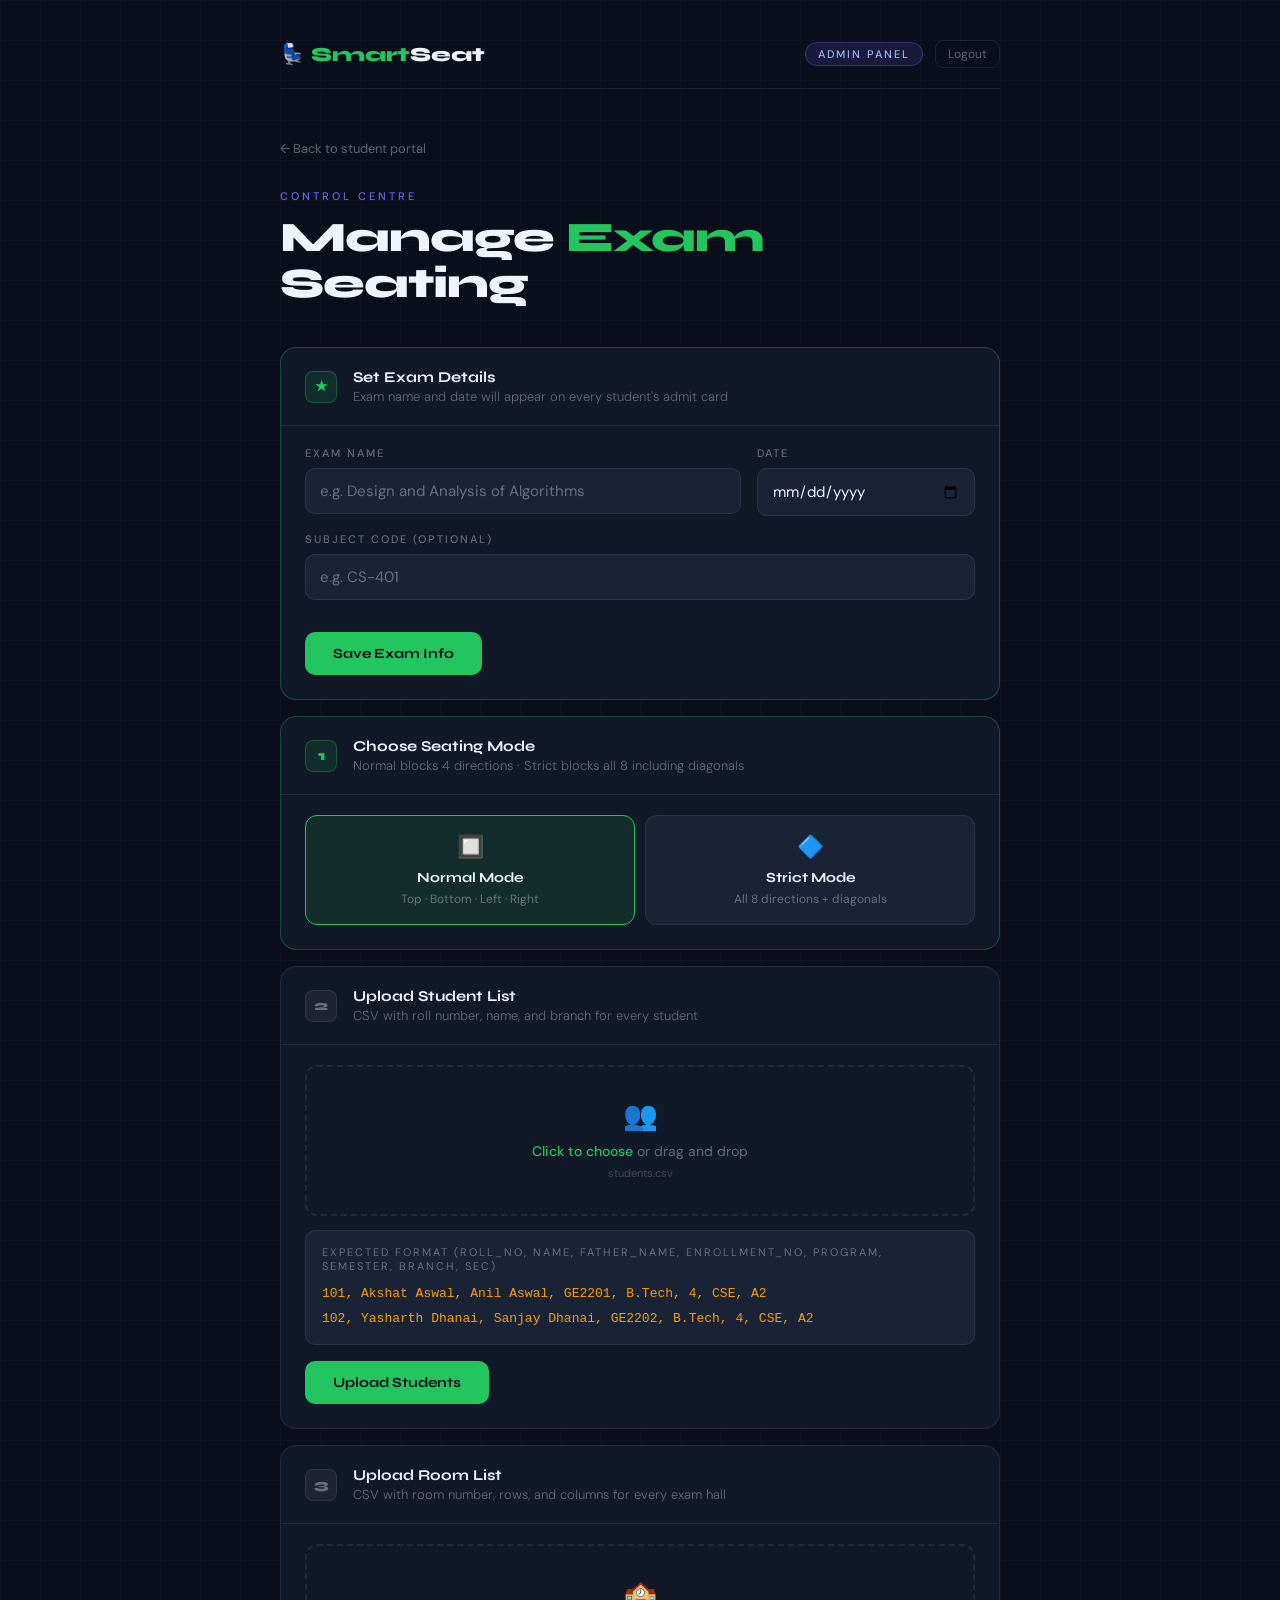
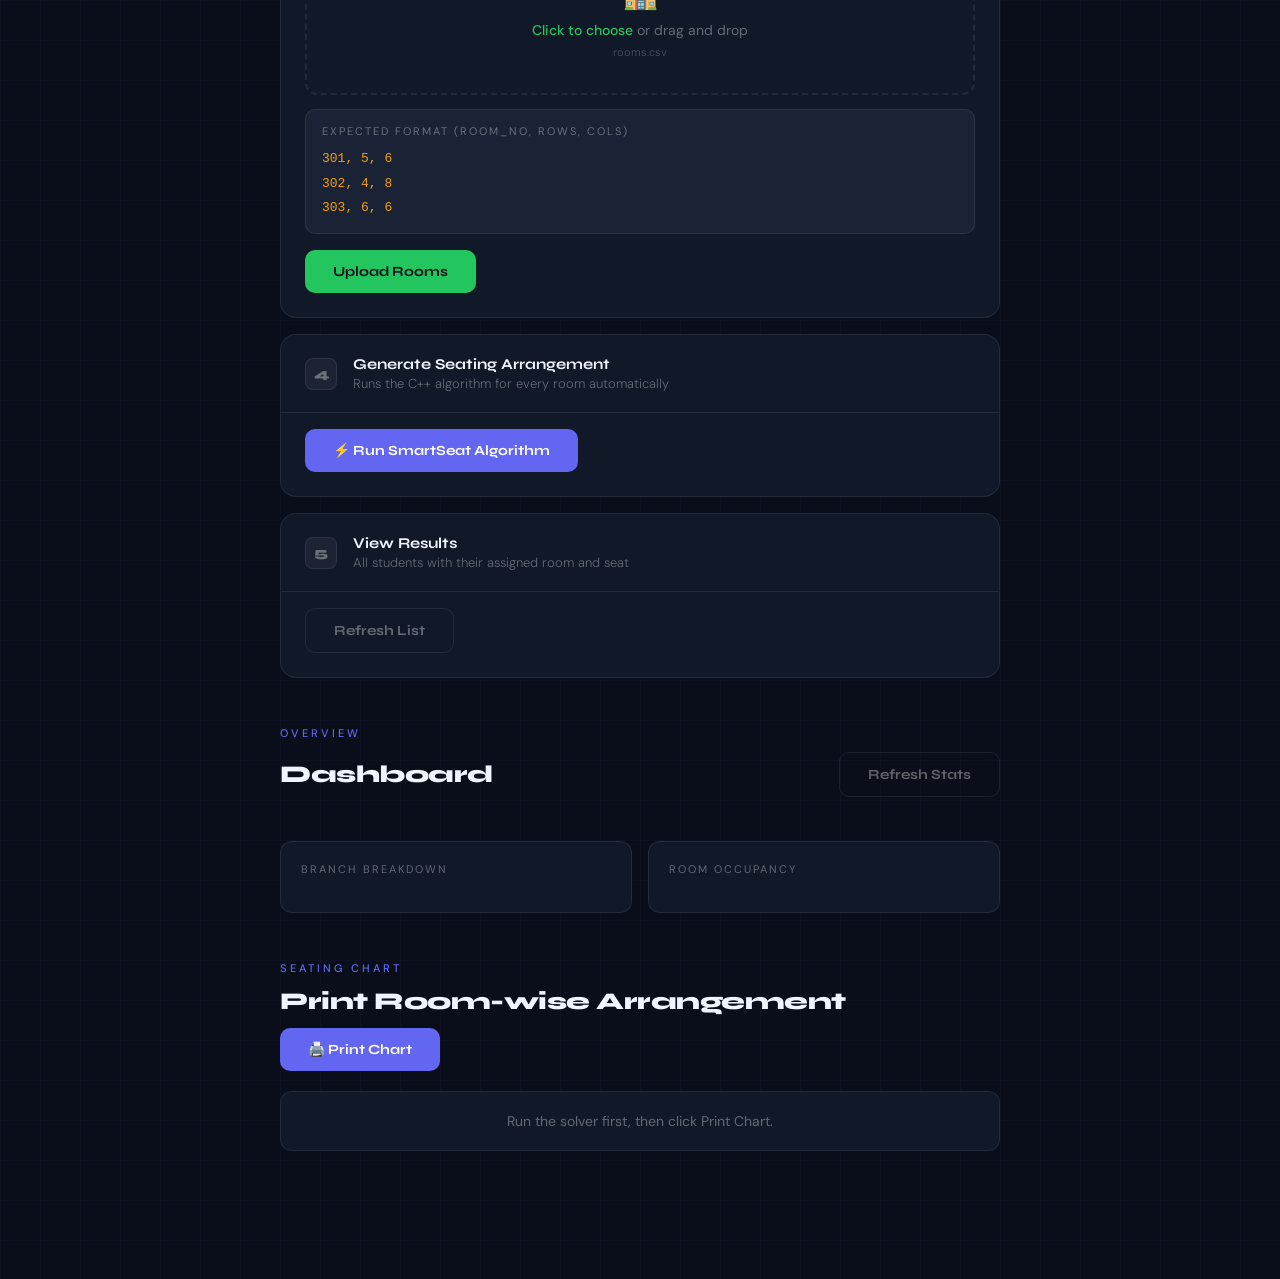
==== commit 3fbcb68e: "admit card and seating chart fixed" ====
--- a/templates/admin.html
+++ b/templates/admin.html
@@ -203,8 +203,8 @@
                 </div>
                 <p class="selected-file" id="studentFileName"></p>
                 <div class="format-hint">
-                    <p>Expected format</p>
-                    <code>101, Akshat Aswal, CSE<br>102, Yasharth Dhanai, CSE<br>103, Mohit Mamgain, CSE</code>
+                    <p>Expected format (roll_no, name, father_name, enrollment_no, program, semester, branch, sec)</p>
+                    <code>101, Akshat Aswal, Anil Aswal, GE2201, B.Tech, 4, CSE, A2<br>102, Yasharth Dhanai, Sanjay Dhanai, GE2202, B.Tech, 4, CSE, A2</code>
                 </div>
                 <button class="btn btn-green" onclick="uploadStudents()" id="btnUploadStudents">Upload Students</button>
                 <div class="status" id="statusStudents"></div>
@@ -478,46 +478,46 @@
 
         } catch(e) { console.error('Dashboard error', e); }
     }
-
-    // ── PRINT SEATING CHART ──
-    async function printChart() {
-        try {
-            const res  = await fetch('/seating_chart');
-            const data = await res.json();
-
-            // Build print-friendly HTML
-            let html = '<div style="font-family:Arial,sans-serif;padding:20px;">';
-            html += '<h1 style="font-size:20px;margin-bottom:4px;">' + data.exam_name + '</h1>';
-            if (data.subject) html += '<p style="color:#666;margin-bottom:2px;">Subject: ' + data.subject + '</p>';
-            if (data.exam_date) html += '<p style="color:#666;margin-bottom:20px;">Date: ' + data.exam_date + '</p>';
-
-            data.rooms.forEach(room => {
-                html += '<div class="print-room">';
-                html += '<h2 style="font-size:16px;margin-bottom:8px;border-bottom:2px solid #000;padding-bottom:4px;">Room ' + room.room_no + ' (' + room.rows + ' x ' + room.cols + ' — ' + room.students.length + ' students)</h2>';
-                html += '<table class="print-table" style="width:100%;border-collapse:collapse;font-size:12px;margin-bottom:24px;">';
-                html += '<thead><tr style="background:#f0f0f0;"><th style="border:1px solid #ccc;padding:6px 10px;">Roll No</th><th style="border:1px solid #ccc;padding:6px 10px;">Name</th><th style="border:1px solid #ccc;padding:6px 10px;">Branch</th><th style="border:1px solid #ccc;padding:6px 10px;">Row</th><th style="border:1px solid #ccc;padding:6px 10px;">Seat</th></tr></thead><tbody>';
-                room.students.forEach(s => {
-                    html += '<tr><td style="border:1px solid #ccc;padding:6px 10px;">' + s.roll_no + '</td>' +
-                        '<td style="border:1px solid #ccc;padding:6px 10px;">' + s.name + '</td>' +
-                        '<td style="border:1px solid #ccc;padding:6px 10px;">' + s.branch + '</td>' +
-                        '<td style="border:1px solid #ccc;padding:6px 10px;">' + (s.seat_row+1) + '</td>' +
-                        '<td style="border:1px solid #ccc;padding:6px 10px;">' + (s.seat_col+1) + '</td></tr>';
-                });
-                html += '</tbody></table></div>';
+// ── PRINT SEATING CHART ──
+async function printChart() {
+    try {
+        const res  = await fetch('/seating_chart');
+        const data = await res.json();
+
+        // Build print-friendly HTML
+        let html = '<div style="font-family:Arial,sans-serif;padding:20px;">';
+        html += '<h1 style="font-size:20px;margin-bottom:4px;">' + data.exam_name + '</h1>';
+        if (data.subject) html += '<p style="color:#666;margin-bottom:2px;">Subject: ' + data.subject + '</p>';
+        if (data.exam_date) html += '<p style="color:#666;margin-bottom:20px;">Date: ' + data.exam_date + '</p>';
+
+        data.rooms.forEach(room => {
+            html += '<div class="print-room">';
+            html += '<h2 style="font-size:16px;margin-bottom:8px;border-bottom:2px solid #000;padding-bottom:4px;">Room ' + room.room_no + ' (' + room.rows + ' x ' + room.cols + ' — ' + room.students.length + ' students)</h2>';
+            html += '<table class="print-table" style="width:100%;border-collapse:collapse;font-size:12px;margin-bottom:24px;">';
+            html += '<thead><tr style="background:#f0f0f0;"><th style="border:1px solid #ccc;padding:6px 10px;">Roll No</th><th style="border:1px solid #ccc;padding:6px 10px;">Name</th><th style="border:1px solid #ccc;padding:6px 10px;">Branch</th><th style="border:1px solid #ccc;padding:6px 10px;">Row</th><th style="border:1px solid #ccc;padding:6px 10px;">Seat</th></tr></thead><tbody>';
+            room.students.forEach(s => {
+                html += '<tr><td style="border:1px solid #ccc;padding:6px 10px;">' + s.roll_no + '</td>' +
+                    '<td style="border:1px solid #ccc;padding:6px 10px;">' + s.name + '</td>' +
+                    '<td style="border:1px solid #ccc;padding:6px 10px;">' + s.branch + '</td>' +
+                    '<td style="border:1px solid #ccc;padding:6px 10px;">' + (s.seat_row+1) + '</td>' +
+                    '<td style="border:1px solid #ccc;padding:6px 10px;">' + (s.seat_col+1) + '</td></tr>';
             });
-            html += '</div>';
-
-            // Show preview
-            document.getElementById('chartPreview').innerHTML = html;
-
-            // Open print dialog
-            const printWindow = window.open('', '_blank');
-            printWindow.document.write('<html><head><title>Seating Chart</title></head><body>' + html + '</body></html>');
-            printWindow.document.close();
-            printWindow.print();
-
-        } catch(e) { document.getElementById('chartPreview').innerHTML = '<p style="color:var(--red);padding:20px;text-align:center">Could not load seating chart. Run the solver first.</p>'; }
-    }
+            html += '</tbody></table></div>';
+        });
+        html += '</div>';
+
+        // Show preview in the admin panel card
+        document.getElementById('chartPreview').innerHTML = html;
+
+        // INJECT into the hidden print area and call the native print dialog
+        document.getElementById('printArea').innerHTML = html;
+        window.print();
+
+    } catch(e) { 
+        console.error("Print Error:", e); // This logs the real error to your console just in case
+        document.getElementById('chartPreview').innerHTML = '<p style="color:var(--red);padding:20px;text-align:center">Could not load seating chart. Check the console for details.</p>'; 
+    }
+}
 
     // Auto-load dashboard on page open
     loadDashboard();
